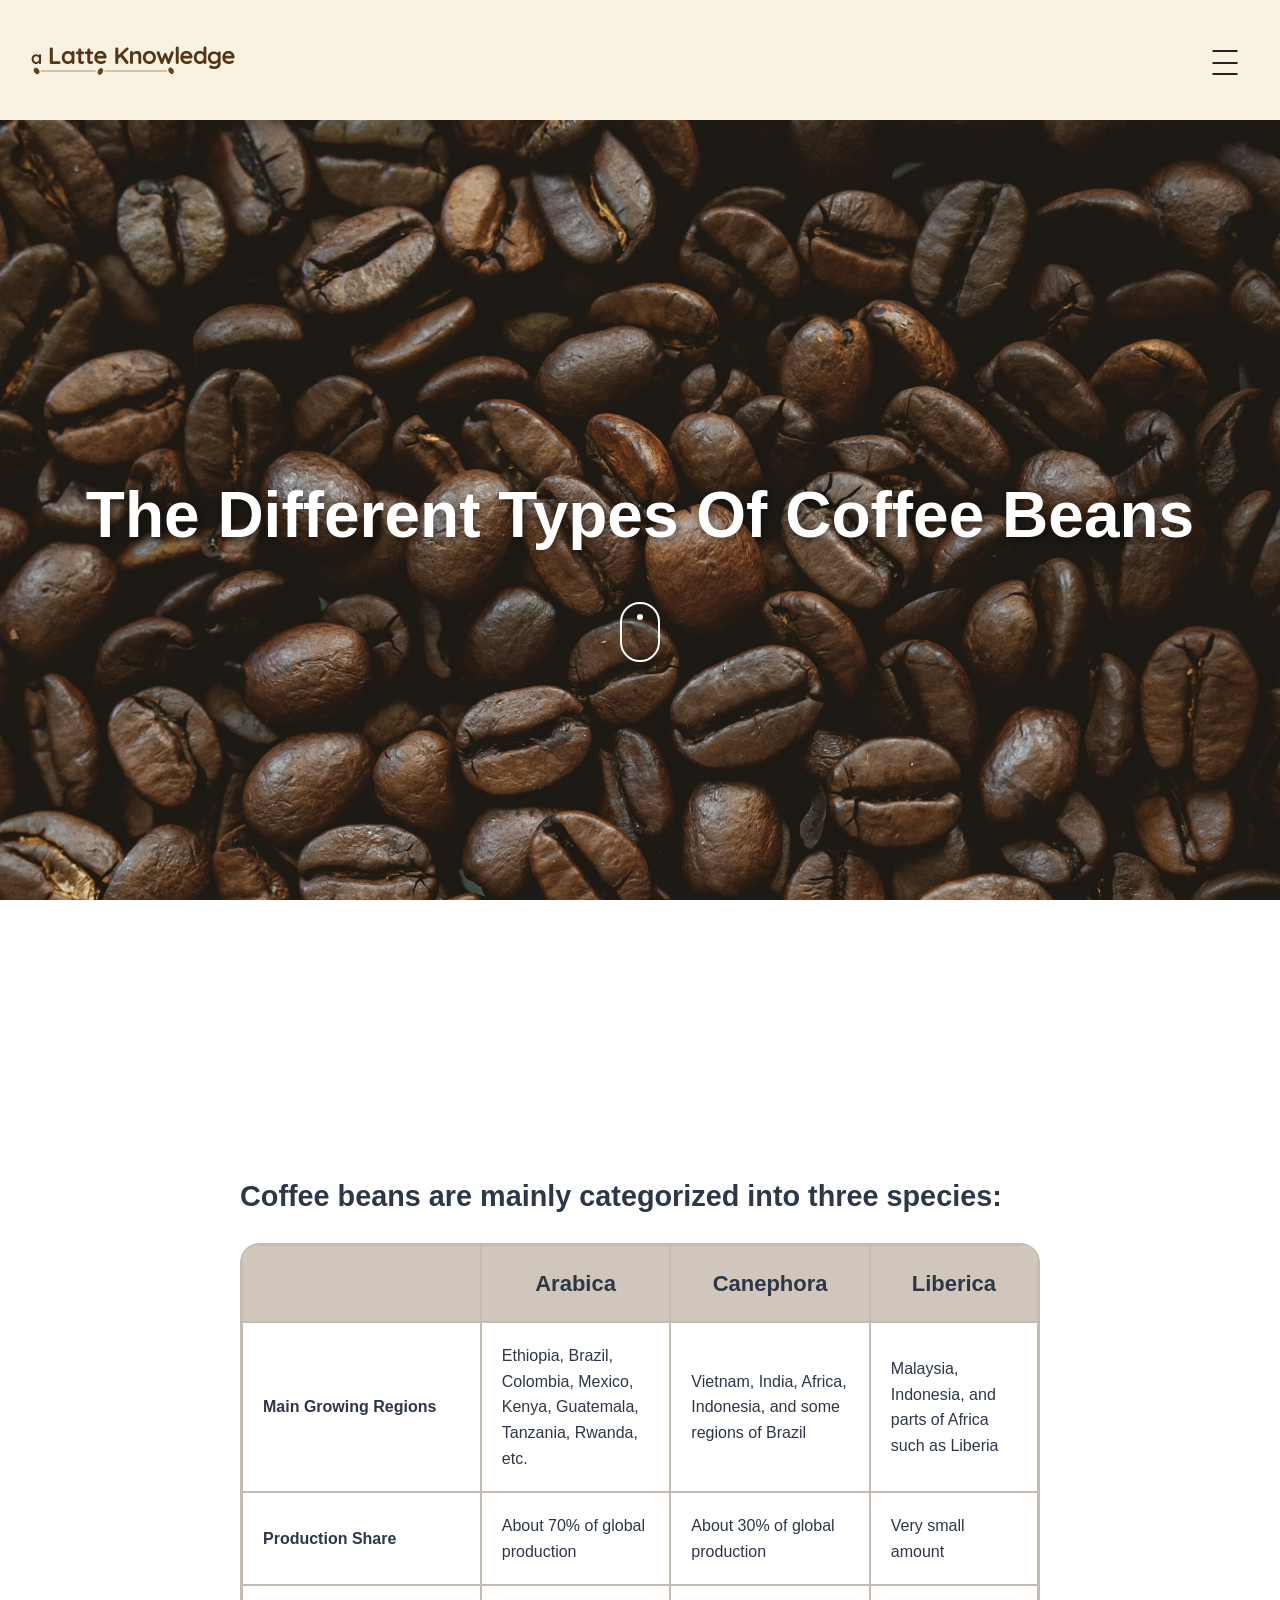
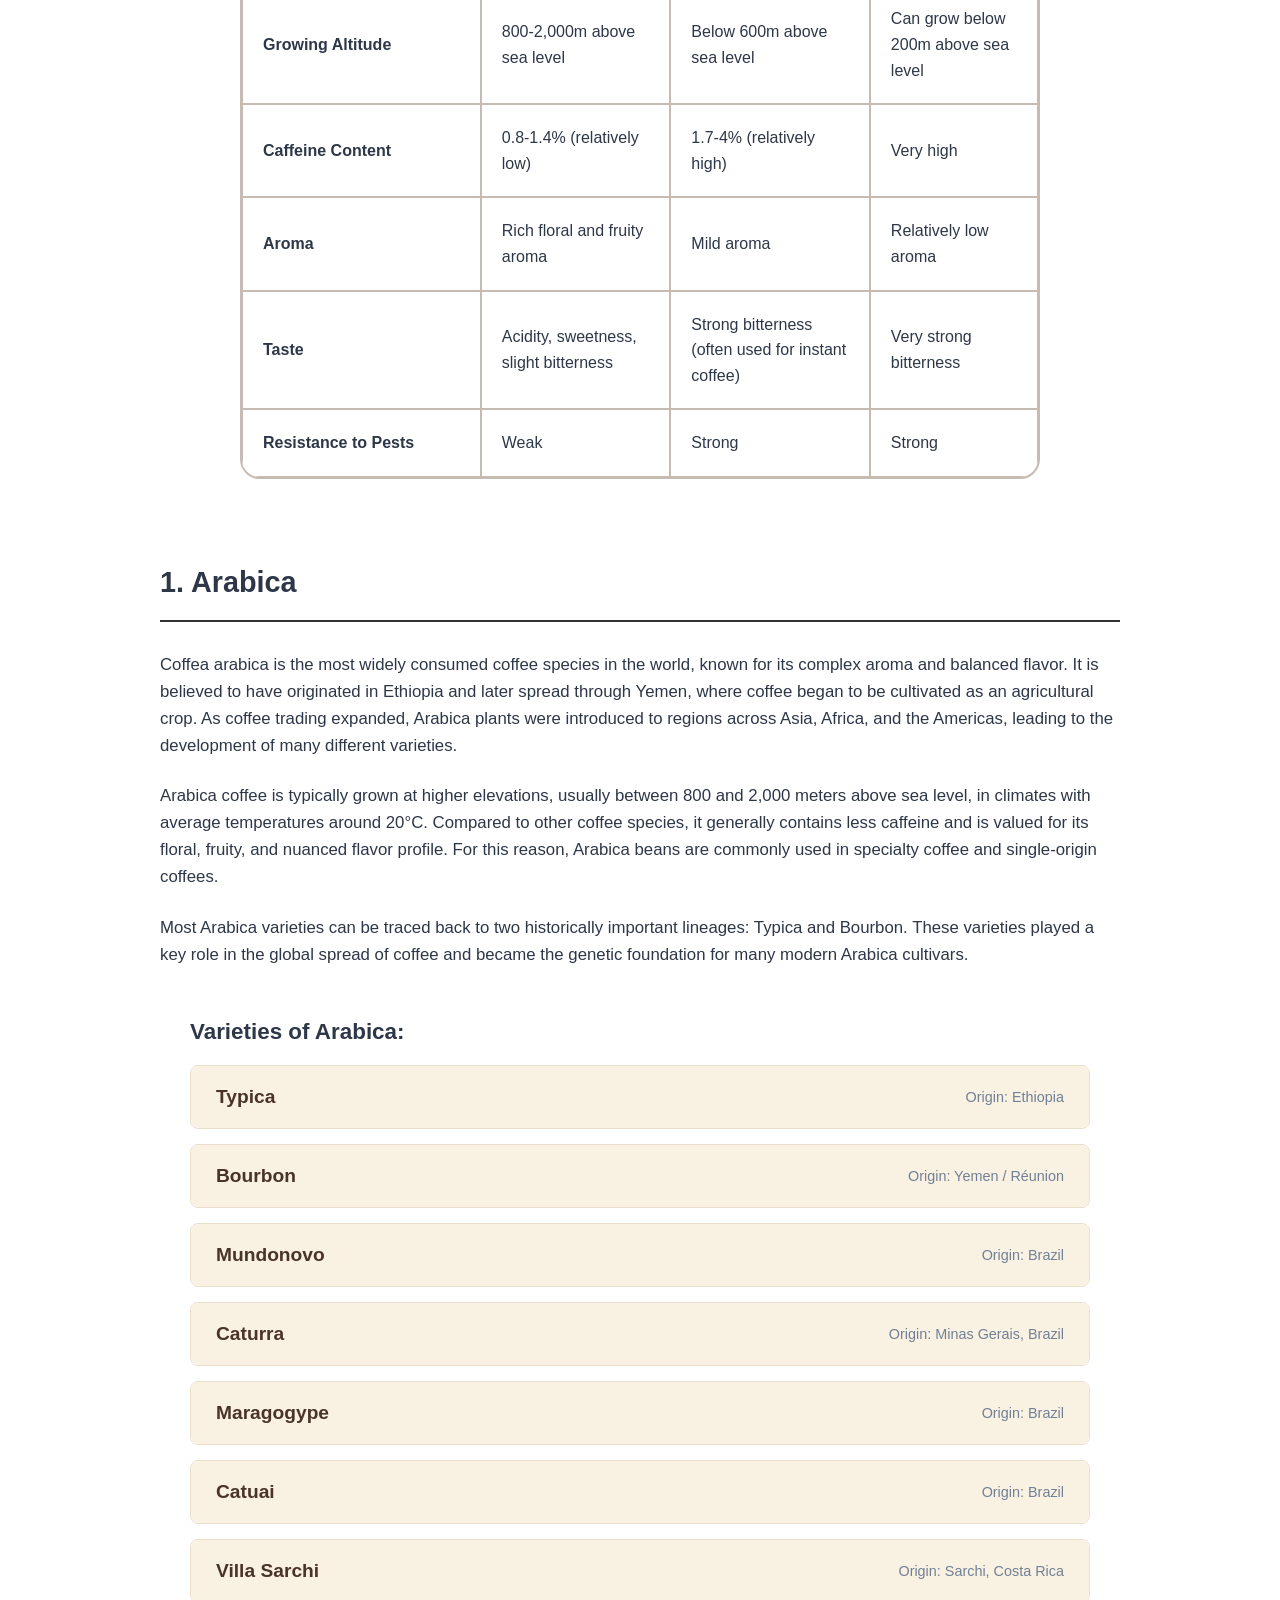
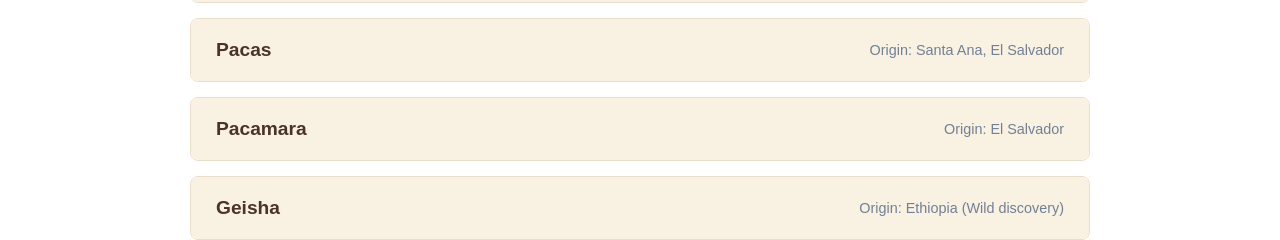
==== html/coffee-bean-types.html @ 59b6405f "Update coffee project structure" ====
<!DOCTYPE html>
<html lang="en">
<head>
    <meta charset="UTF-8">
    <meta name="viewport" content="width=device-width, initial-scale=1.0">
    <title>Coffee Bean Types</title>
    <link rel="stylesheet" href="../css/style.css">
    <link rel="stylesheet" href="../css/coffee-bean-types.css">
</head>
<body>
    <div id="main-header"></div>
    <div class="banner">
        <h1>The Different Types Of Coffee Beans</h1>
        <div class="mouse-container">
            <div class="mouse"></div>
        </div>
    </div>

    <div class="content">

        <div class="comparison-wrapper">
            <h2 class="comparison-title">Coffee beans are mainly categorized into three species:</h2>
            <table class="coffee-table">
                <thead>
                    <tr>
                        <th></th>
                        <th>Arabica</th>
                        <th>Canephora</th>
                        <th>Liberica</th>
                    </tr>
                </thead>
                <tbody>
                    <tr>
                        <td class="feature-name">Main Growing Regions</td>
                        <td>Ethiopia, Brazil, Colombia, Mexico, Kenya, Guatemala, Tanzania, Rwanda, etc.</td>
                        <td>Vietnam, India, Africa, Indonesia, and some regions of Brazil</td>
                        <td>Malaysia, Indonesia, and parts of Africa such as Liberia</td>
                    </tr>
                    <tr>
                        <td class="feature-name">Production Share</td>
                        <td>About 70% of global production</td>
                        <td>About 30% of global production</td>
                        <td>Very small amount</td>
                    </tr>
                    <tr>
                        <td class="feature-name">Growing Altitude</td>
                        <td>800-2,000m above sea level</td>
                        <td>Below 600m above sea level</td>
                        <td>Can grow below 200m above sea level</td>
                    </tr>
                    <tr>
                        <td class="feature-name">Caffeine Content</td>
                        <td>0.8-1.4% (relatively low)</td>
                        <td>1.7-4% (relatively high)</td>
                        <td>Very high</td>
                    </tr>
                    <tr>
                        <td class="feature-name">Aroma</td>
                        <td>Rich floral and fruity aroma</td>
                        <td>Mild aroma</td>
                        <td>Relatively low aroma</td>
                    </tr>
                    <tr>
                        <td class="feature-name">Taste</td>
                        <td>Acidity, sweetness, slight bitterness</td>
                        <td>Strong bitterness (often used for instant coffee)</td>
                        <td>Very strong bitterness</td>
                    </tr>
                    <tr>
                        <td class="feature-name">Resistance to Pests</td>
                        <td>Weak</td>
                        <td>Strong</td>
                        <td>Strong</td>
                    </tr>
                </tbody>
            </table>
        </div>

        <div class="arabica-section">
            <h2>1. Arabica</h2>
            <p class="intro-text">
                Coffea arabica is the most widely consumed coffee species in the world, known for its complex aroma and balanced flavor. It is believed to have originated in Ethiopia and later spread through Yemen, where coffee began to be cultivated as an agricultural crop. As coffee trading expanded, Arabica plants were introduced to regions across Asia, Africa, and the Americas, leading to the development of many different varieties.
            </p>
            <p class="intro-text">
                Arabica coffee is typically grown at higher elevations, usually between 800 and 2,000 meters above sea level, in climates with average temperatures around 20°C. Compared to other coffee species, it generally contains less caffeine and is valued for its floral, fruity, and nuanced flavor profile. For this reason, Arabica beans are commonly used in specialty coffee and single-origin coffees.
            </p>
            <p class="intro-text">
                Most Arabica varieties can be traced back to two historically important lineages: Typica and Bourbon. These varieties played a key role in the global spread of coffee and became the genetic foundation for many modern Arabica cultivars.
            </p>
        </div>
        
        <div class="archive-container">
            <h3 class="archive-title">Varieties of Arabica:</h3>

            <details class="archive-item">
                <summary class="archive-summary">
                    <span class="bean-name">Typica</span>
                    <span class="bean-origin">Origin: Ethiopia</span>
                </summary>
                <div class="archive-content flex-layout">
                    <figure class="bean-figure">
                        <img src="../image/typica.jpg" alt="Typica coffee bean">
                        <figcaption>Typica <br>
                            <small>© World Coffee Research</small>
                        </figcaption>
                    </figure>
                    <div class="bean-info">
                        <p>
                            The ancestral variety of all Arabica coffees. It has a relatively low yield per unit area compared to other varieites, and is susceptible to pests and diseases, but is highly prized for its excellent flavor and clean, bright acidity.
                        </p>
                        <ul>
                            <li><strong>Representative Beans:</strong> Jamaica Blue Mountain, Hawaiian Kona</li>
                            <li><strong>Characteristics:</strong> Elongated bean shape, clear and clean sweetness, delicate flavor profile</li>
                        </ul>
                    </div>
                </div>
            </details>

            <details class="archive-item">
                <summary class="archive-summary">
                    <span class="bean-name">Bourbon</span>
                    <span class="bean-origin">Origin: Yemen / Réunion</span>
                </summary>
                <div class="archive-content">
                    <p>A variety closely related to the original Arabica. It originated in Yemen and later naturally mutated on Réunion Island (formerly called Bourbon Island). In the 18th century, French missionaries helped spread it widely. Bourbon was introduced to Brazil around 1860, where it interbred with other regional Bourbon varieties from Ethiopia and India. Its yield is higher than Typica, but still lower than many modern varieties. Coffee cherries come in various colors, including red, yellow, and orange. Bourbon is known for its full body and complex, wine-like acidity.</p>
                    <ul>
                        <li><strong>Representative Beans:</strong> Yellow Bourbon, Red Bourbon</li>
                        <li><strong>Characteristics: </strong> Rounded bean shape, excellent balance and well-rounded flavor</li>
                    </ul>
                </div>
            </details>

            <details class="archive-item">
                <summary class="archive-summary">
                    <span class="bean-name">Mundonovo</span>
                    <span class="bean-origin">Origin: Brazil</span>
                </summary>
                <div class="archive-content">
                    <p>A natural hybrid of Bourbon and Typica, discovered in Brazil in 1943. Distribution to Brazilian farms began in 1952. The name “Mundo Novo” means “New World” in Portuguese, reflecting the hope for discovering a promising new variety at the time. Mundo Novo has high yields, can be cultivated at altitudes of 1,000-1,200 meters, and is relatively resistant to pests and diseases.</p>
                    <ul>
                        <li><strong>Characteristics: </strong> Rounded bean shape, ordinary flavor, low-toned acidity, excellent sweetness, full-bodied profile</li>
                         <li><strong>Note:</strong> It is widely used as a base for espresso blends and was later crossed with Caturra to create the popular 'Catuai' variety.</li>
                    </ul>
                </div>
                
            </details>

            <details class="archive-item">
                <summary class="archive-summary">
                    <span class="bean-name">Caturra</span>
                    <span class="bean-origin">Origin: Minas Gerais, Brazil</span>
                </summary>
                <div class="archive-content">
                    <p>A natural mutation of the Bourbon variety, discovered on a farm in Minas Gerais, Brazil—a major state responsible for producing over 50% of all Brazilian coffee. Today, it is widely cultivated throughout Central and South America. Caturra is a dwarf variety with a significantly shorter stature than its ancestors, making it much easier for farmers to hand-pick the cherries. It also allows for denser planting, resulting in a high yield per cultivation area.</p>
                    <ul>
                        <li><strong>Characteristics: </strong> The beans are relatively small and dense. The plant produces both red and yellow coffee cherries (Red Caturra and Yellow Caturra). In the cup, it generally offers a bright, vibrant acidity with a light-to-medium body.</li>
                    </ul>
                </div>
            </details>

            <details class="archive-item">
                <summary class="archive-summary">
                    <span class="bean-name">Maragogype</span>
                    <span class="bean-origin">Origin: Brazil</span>
                </summary>
                <div class="archive-content">
                    <p>A natural mutation of Typica discovered in Brazil. Maragogype is famous for its remarkably large bean size, earning it the nickname "Elephant Bean." The beans are nearly twice the size of average coffee varieties.</p>
                    <ul>
                        <li><strong>Characteristics: </strong> Exceptionally large beans and cherries, smooth flavor, and a light-to-medium body.</li>
                    </ul>
                </div>
                
            </details>

            <details class="archive-item">
                <summary class="archive-summary">
                    <span class="bean-name">Catuai</span>
                    <span class="bean-origin">Origin: Brazil</span>
                </summary>
                <div class="archive-content">
                    <p>A hybrid variety created by crossing Caturra and Mundo Novo. The name "Catuai" means "Very Good" in an indigenous Brazilian language (Tupi-Guarani). It combines the dwarf stature of Caturra with the vigor of Mundo Novo, making it highly resistant to strong winds and rain. While highly productive, the tree has a shorter lifespan (about 10 years shorter) than other varieties.</p>
                    <ul>
                        <li><strong>Characteristics: </strong> High yield, resilience to harsh weather, and a clean acidity with a sweet finish.</li>
                    </ul>
                </div>
                
            </details>

            <details class="archive-item">
                <summary class="archive-summary">
                    <span class="bean-name">Villa Sarchi</span>
                    <span class="bean-origin">Origin: Sarchi, Costa Rica</span>
                </summary>
                <div class="archive-content">
                    <p>A natural mutation of Bourbon with a single-gene mutation, discovered in the village of Sarchi, Costa Rica, in the 1960s. The beans are smaller than standard Bourbon. It is known for its high productivity and excellent cup quality, thriving even in high altitudes and strong wind conditions.</p>
                    <ul>
                        <li><strong>Characteristics: </strong> Elegant acidity, medium body, and excellent sweetness.</li>
                    </ul>
                </div>
                
            </details>

            <details class="archive-item">
                <summary class="archive-summary">
                    <span class="bean-name">Pacas</span>
                    <span class="bean-origin">Origin: Santa Ana, El Salvador</span>
                </summary>
                <div class="archive-content">
                    <p>A natural mutation of Bourbon discovered in the Santa Ana region of El Salvador in 1949. Similar to other Bourbon mutations, it has a compact (dwarf) size. It is highly regarded for its bright acidity and consistent body, inheriting the best qualities of the Bourbon lineage.</p>
                    <ul>
                        <li><strong>Characteristics: </strong> Small tree size, vibrant acidity, and good body.</li>
                    </ul>
                </div>
                
            </details>

            <details class="archive-item">
                <summary class="archive-summary">
                    <span class="bean-name">Pacamara</span>
                    <span class="bean-origin">Origin: El Salvador</span>
                </summary>
                <div class="archive-content">
                    <p>A hybrid variety created by crossing Pacas and Maragogype—its name is a combination of the first four letters of each parent. It inherits the large bean and cherry size from Maragogype and the high productivity from Pacas.</p>
                    <ul>
                        <li><strong>Characteristics: </strong> Large bean size, complex flavor profile ranging from floral and fruity to herbal notes, and a creamy body.</li>
                    </ul>
                </div>
                
            </details>
            
            <details class="archive-item">
                <summary class="archive-summary">
                    <span class="bean-name">Geisha</span>
                    <span class="bean-origin">Origin: Ethiopia (Wild discovery)</span>
                </summary>
                <div class="archive-content">
                    <p>First discovered in the wild forests of Ethiopia in the 1930s, Geisha was initially overlooked due to its difficult cultivation process. However, its fate changed forever in 2005 when it appeared at a Best of Panama auction from the Hacienda La Esmeralda farm. It received an unprecedented score of 98 points, selling at a price nearly 100 times higher than commercial coffee at the time. Since then, Geisha has become one of the most prestigious and sought-after varieties in the specialty coffee world.</p>
                    <ul>
                         <li><strong>Flavor Profile: </strong> Celebrated for its extraordinary floral aroma (like jasmine), vibrant citrus acidity, and sweet notes of honey.</li>
                        <li><strong>Characteristics: </strong> It has a distinctively long and slender bean shape. Because it is highly sensitive to its environment, it requires very specific high-altitude conditions to develop its full flavor potential.</li>
                    </ul>
                </div>
                
            </details>
        </div>

    <div id="myModal" class="modal">
        <!-- The Close Button -->
        <span class="close">&times;</span>
        <!-- Modal Content (The Image)-->
        <img class="modal-content" id="img01">
    </div>


    <script>
        fetch('header.html') 
            .then(response => {
                if (!response.ok) throw new Error('Header not found');
                return response.text();
            })
            .then(data => {
                document.getElementById('main-header').innerHTML = data;
            })
            .catch(error => {
                console.error('Error:', error)
            });
    </script>
    <script src="../Javascript/animation.js"></script>
</body>
</html>
---- css/style.css ----
* {
    margin: 0;
    padding: 0;
    box-sizing: border-box;
}

li {list-style: none;}
a {text-decoration: none;}

body {
    font-family: "Helvetica Neue", Helvetica, Arial, sans-serif;
}

/* Header Section */
header {
    position: fixed;
    top: 0;
    left: 0;
    width: 100%;
    height: 120px;
    background: #f9f1e1;
    display: flex;
    align-items: center;
    justify-content: center;
    z-index: 100;
}
.header-container{
    width: 100%;
    height: 100%;
    max-width: 1800px;
    display: flex;
    align-items: center;
    justify-content: space-between;
    padding: 0 30px;
    margin: 0 auto;
}

.logo {
    height: 30px;
    display: inline-block;
    margin: 0;
}
.logo img{
    height: 100%;
    width: auto;
    display: block;
}

/* --- Navigation & Hambuger menu --- */
nav {position: static;}
#nav-toggle{display: none;}
.navicon {
    position: fixed;
    top: 50px;
    right: 30px;
    transform: translate(-50%); /* Adjusts position perfectly to the center */
    width: 25px;
    height: 25px;
    cursor: pointer;
    display: inline-block;
    z-index: 200;
}
/* Middle line of the hambuger icon */
.navicon-bar {
    position: absolute;
    top: 50%;
    left: 0;
    transform: translateY(-50%);
    width: 100%;
    height: 2px;
    background: #222;
    z-index: 100;
}
/* Top and bottom line of the hambuger icon */
.navicon::before,
.navicon::after {
    content: "";
    display: block;
    position: absolute;
    width: 100%;
    height: 2px;
    background: #222;
    transition: all 0.3s;
}
.navicon::before {top: 0;}
.navicon::after {bottom: 0;}
/* Hamburger 'X' Animation (when checkbox is checked */
#nav-toggle:checked + .navicon .navicon-bar {opacity: 0;}
#nav-toggle:checked + .navicon::before {top: 50%; transform: translateY(-50%) rotate(-45deg);}
#nav-toggle:checked + .navicon::after {bottom: auto; top: 50%; transform: translateY(-50%) rotate(45deg);}
/* Dropdown Menu */
.nav-items{
    display: none;
    flex-direction: column;
    align-items: center;
    justify-content: center;
    position: fixed;
    top: 0;
    left: 0;
    width: 100%;
    height: 100vh;
    background: #fff;
    z-index: 99;
}
/* show the dropdown menu when the hidden checkbox is checked */
#nav-toggle:checked ~ .nav-items {
    display: flex;
}
.nav-items li a {
    font-size: 50px;
    padding: 10px 20px;
    color: rgba(0,0,0,0.5);
    display: block;
    position: relative;
    z-index: 2;
}
.nav-items li a::before {
    content: "";
    position: absolute;
    bottom: 0; 
    left: 0;
    width: 100%;
    height: 0; 
    background: rgba(93, 64, 55, 0.5); 
    transition: height 0.3s ease; 
    z-index: 1; 
}
.nav-items li a:hover::before{
    height: 100%;
}


#backToTopBtn{
    display: none;
    position: fixed;
    bottom: 30px;
    right: 30px;
    z-index: 100;
    border: none;
    outline: none;
    background-color: #4a5568;
    color: #fff;
    cursor: pointer;
    width: 50px;
    height: 50px;
    border-radius: 50%;
    font-size: 24px;
    box-shadow: 0 4px 6px rgb(0, 0, 0, 0.1);
    transition: background-color 0.3s ease, opacity 0.3s ease;
    opacity: 0;
}
#backToTopBtn.show{
    display: block;
    opacity: 1;
}
#backToTopBtn:hover{
    background-color: #2d3748;
}
---- css/coffee-bean-types.css ----
* {
    margin: 0;
    padding: 0;
    box-sizing: border-box;
}

li {list-style: none;}
a {text-decoration: none;}

#main-header{
    position: fixed;
    top: 0;
    left: 0;
    width: 100%;
    height: 120px;
    background: #f9f1e1;
    display: flex;
    align-items: center;
    justify-content: center;
    z-index: 100;
}

.banner{
    height: 100vh;
    width: 100%;
    position: sticky;
    top: 0;
    background-image: url('../image/bean.jpg');
    background-size: cover;
    background-attachment: fixed;
    display: flex;
    flex-direction: column;
    align-items: center;
    justify-content: center;
    margin-top: 120px;
}
.banner h1{
    color: #fff;
    font-size: 4rem;
    text-shadow: 2px 2px 10px rgba(0, 0, 0, 0.5);
    text-align: center;
    margin: 0;
}

.mouse-container {
    margin-top: 50px; 
}
.mouse {
    width: 40px;
    height: 60px;
    border: 2px solid white;
    border-radius: 20px;
    position: relative;
}
.mouse::before {
    content: '';
    width: 6px;
    height: 6px;
    position: absolute;
    top: 10px;
    left: 50%;
    transform: translateX(-50%);
    background-color: white; 
    border-radius: 50%;
    animation: wheel 2s infinite;
}
@keyframes wheel {
    0% {
        opacity: 1;
        top: 10px;
    }
    100% {
        opacity: 0;
        top: 30px; 
    }
}

.content{
    height: 1000px;
    background-color: white;
    padding: 100px 50px;
    position: relative;
    z-index: 2;
}

/* === Comparison Table Styles === */
.comparison-wrapper {
    background-color: #fff; 
    max-width: 800px;
    margin: 60px auto 80px auto;
}
.comparison-title {
    text-align: left;
    font-size: 1.8rem;
    font-weight: 700;
    color: #2d3748; 
    margin-bottom: 30px;
}
/* Table layout */
.coffee-table {
    width: 100%;
    border-collapse: separate; 
    border-spacing: 0;
    border-radius: 20px;
    overflow: hidden;
    border: 2px solid #c5bbb0; 
    background-color: #fff;
}
.coffee-table th, 
.coffee-table td {
    border: 1px solid #c5bbb0; 
    padding: 20px;
    color: #2d3748;
    font-size: 16px;
    line-height: 1.6;
}
.coffee-table th {
    background-color: #d0c6bc; 
    font-size: 22px;
    font-weight: 700;
    text-align: center;
}
.coffee-table td.feature-name {
    font-weight: 700;
    background-color: #fff;
    text-align: left;
    width: 30%; /* Keeps the first column a consistent width */
}
@media (max-width: 700px) { /* Mobile responsive adjustments */
    .coffee-table th, 
    .coffee-table td {
        padding: 12px;
        font-size: 14px;
    }
    .coffee-table th {
        font-size: 18px;
    }
}

.arabica-section{
    font-family: 'Helvetica Neue', Arial, Helvetica, sans-serif;
    line-height: 1.6;
    color: #2d3748;
    max-width: 1000px;
    margin: 80px auto 0 auto;
    padding: 0 20px;
}
.arabica-section h2{
    border-bottom: 2px solid #333;
    font-size: 1.8em;
    padding-bottom: 15px;
    margin-bottom: 30px;
}
.intro-text{
    font-size: 1.05em;
    margin-bottom: 24px;
}
/* === Arabica Varieties Archive Section === */
.archive-container {
    max-width: 900px;
    margin: 50px auto;
    font-family: 'Helvetica Neue', Arial, sans-serif;
}
.archive-title {
    font-size: 1.4rem;
    color: #2d3748;
    margin-bottom: 10px;
    padding-bottom: 10px;
}
.archive-item {
    margin-bottom: 15px;
    background-color: #fff;
    border: 1px solid #eaddcc; 
    border-radius: 8px;
}
.archive-summary {
    display: flex;
    justify-content: space-between;
    align-items: center;
    padding: 20px 25px;
    cursor: pointer;
    background-color: #f9f1e1; 
    border-radius: 8px;
    font-size: 1.2rem;
    font-weight: 700;
    color: #4a332a;
    transition: background-color 0.2s ease;
}
.archive-summary:hover {
    background-color: #f5efdf;
}
/* Varieties - text layout inside sumary */
.bean-info{
    flex: 1;
}
.bean-figure{
    flex: 0 0 170px;
    margin: 0;
    text-align: center;
}
.bean-figure img{
    width: 100%;
    height: auto;
    border-radius: 6px;
    margin-bottom: 8px;
    cursor: pointer;
    transition: 0.3s;
}
/* Varieties - caption style */
figcaption {
    font-size: 0.8rem;
    color: #888;
    line-height: 1.2;
}
.bean-name { 
    flex: 1;
}
.bean-origin {
    font-size: 0.9rem;
    font-weight: 400;
    color: #718096;
}
/* Varieties - hidden detailed content section */
.archive-content {
    padding: 30px;
    border-top: 1px solid #eaddcc;
    color: #4a5568;
    line-height: 1.7;
    font-size: 1rem;
    gap: 25px;
}
.archive-content.flex-layout{
    display: flex;
    gap: 30px;
    align-items: flex-start;
}
.archive-content ul {
    margin-top: 15px;
    padding-left: 20px;
}
.archive-content li {
    margin-bottom: 8px;
}

/* Style the Image Used to Trigger the Modal */
#myImg{
    border-radius: 5px;
    cursor: pointer;
    transition: 0.3s;
}
#myimg:hover{opacity: 0.7;}
/* The Modal (background) */
.modal{
    display: none; /* hidden by default */
    position: fixed; /* stay in place */
    z-index: 1; /* sit on top */
    padding-top: 100px;
    left: 0;
    top: 0;
    width: 100%;
    height: 100%;
    overflow: auto; /* enable scroll if needed */
    background-color: rgb(0, 0, 0);
    background-color: rgb(0, 0, 0, 0.9);
}
/* Modal Content (Image) */
.modal-content{
    margin: auto;
    display: block;
    width: 80%;
    max-width: 700px;

    animation-name: zoom;
    animation-duration: 0.6s;
}
/* The Close Button */
.close {
  position: absolute;
  top: 15px;
  right: 35px;
  color: #f1f1f1;
  font-size: 40px;
  font-weight: bold;
  transition: 0.3s;
}
.close:hover,
.close:focus {
  color: #bbb;
  text-decoration: none;
  cursor: pointer;
}
@media only screen and (max-width: 700px){
  .modal-content {
    width: 100%;
  }
}
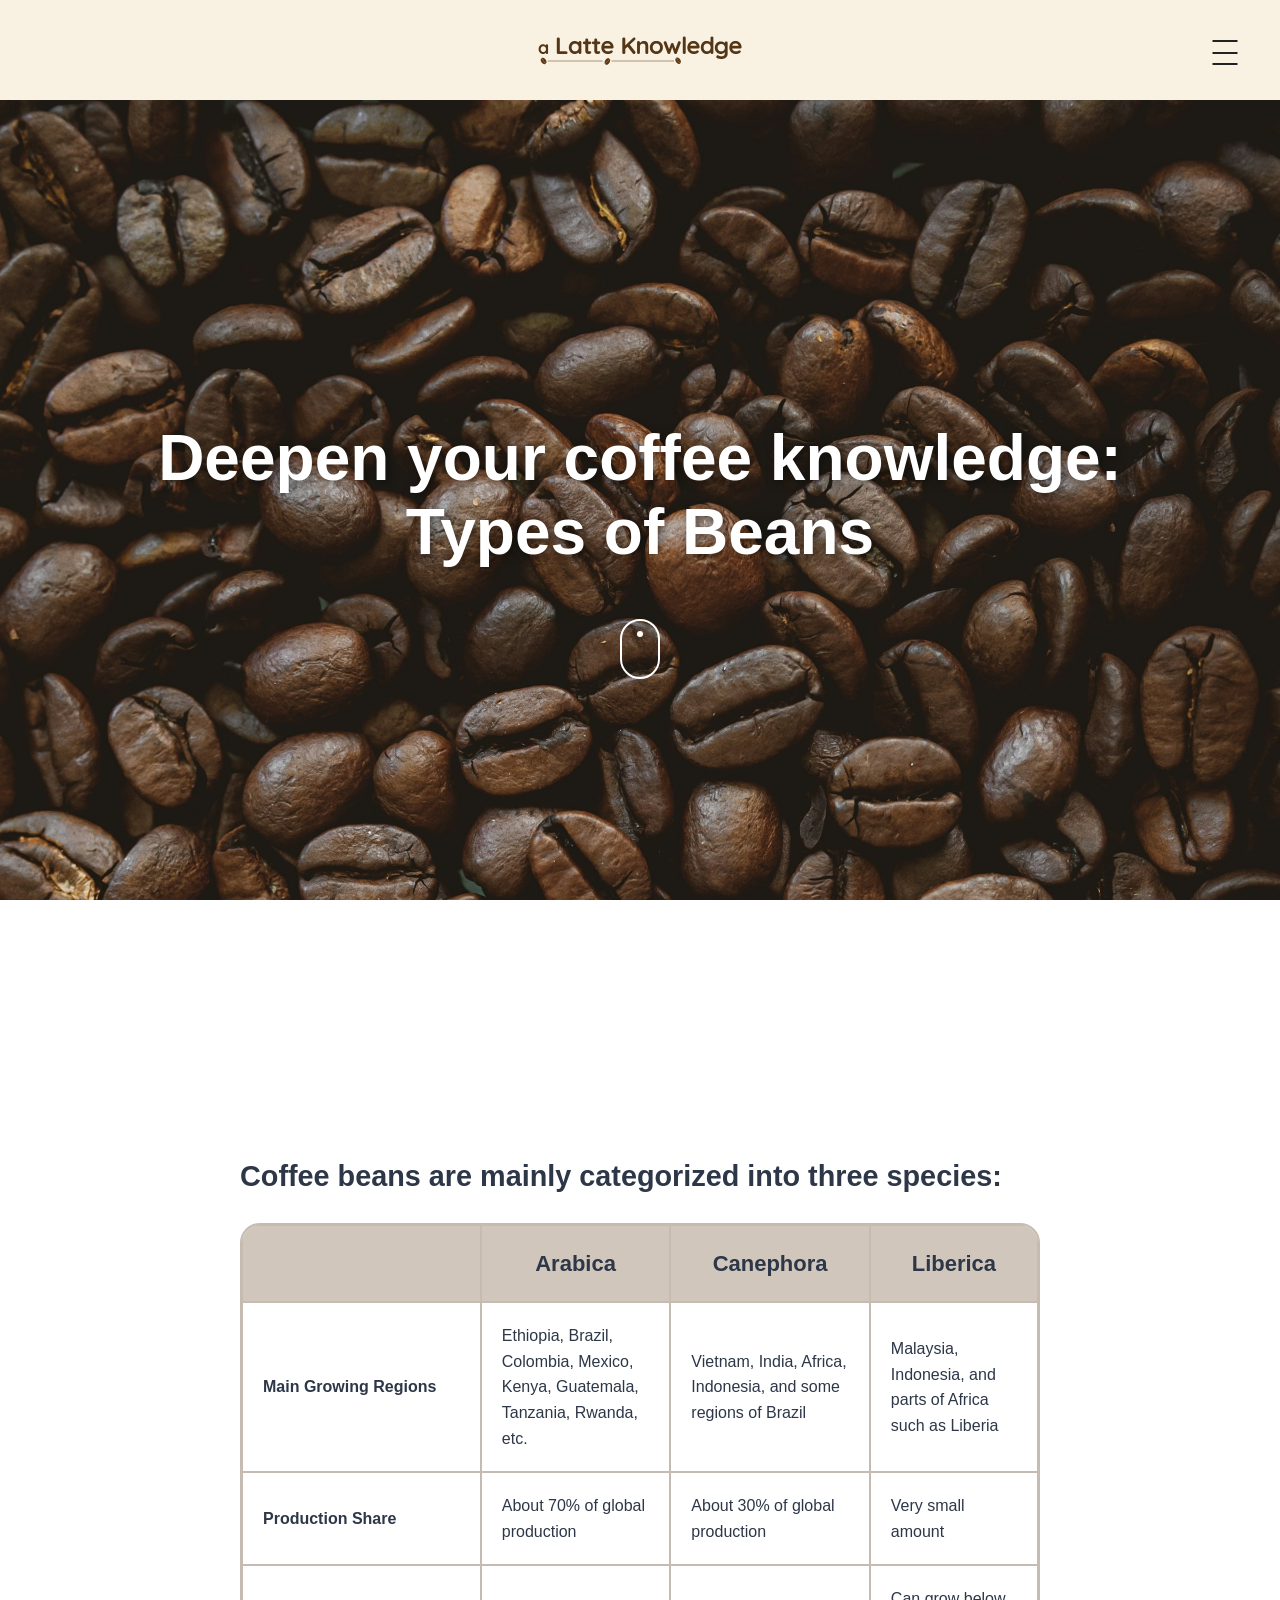
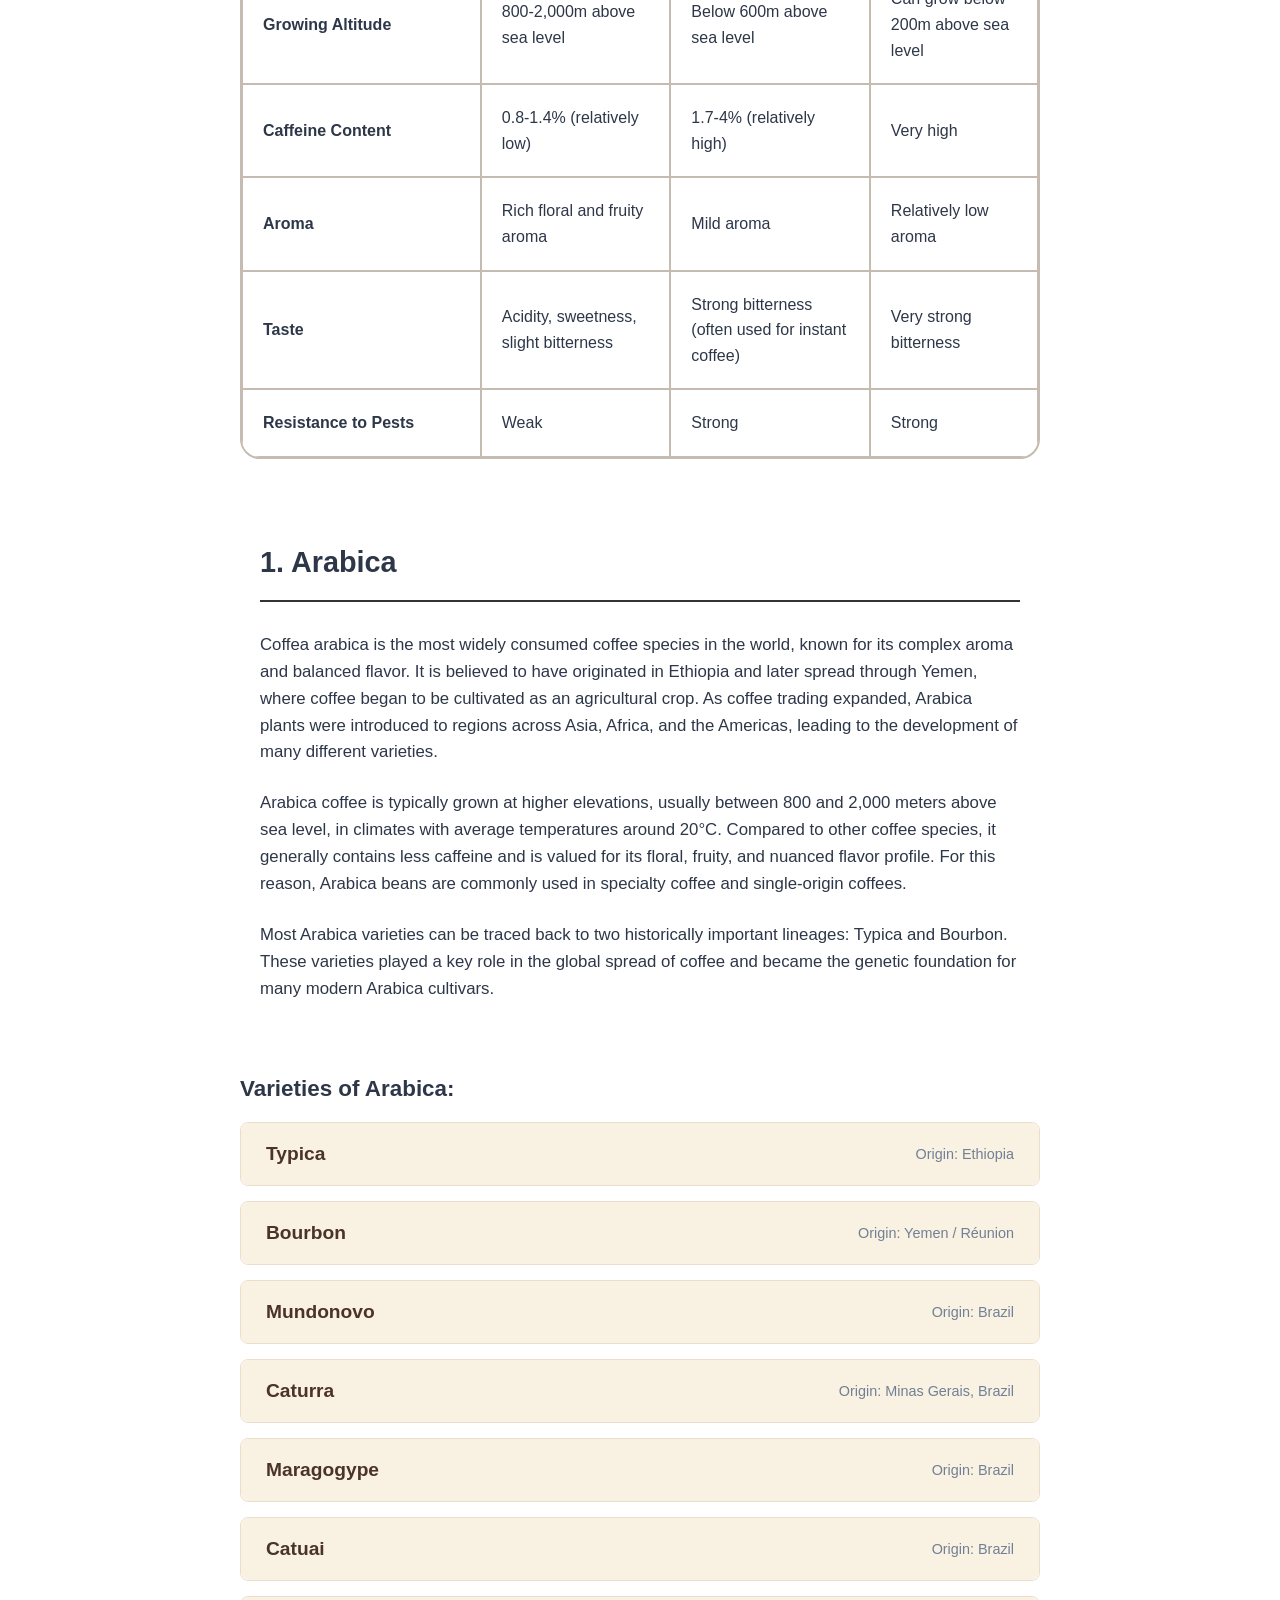
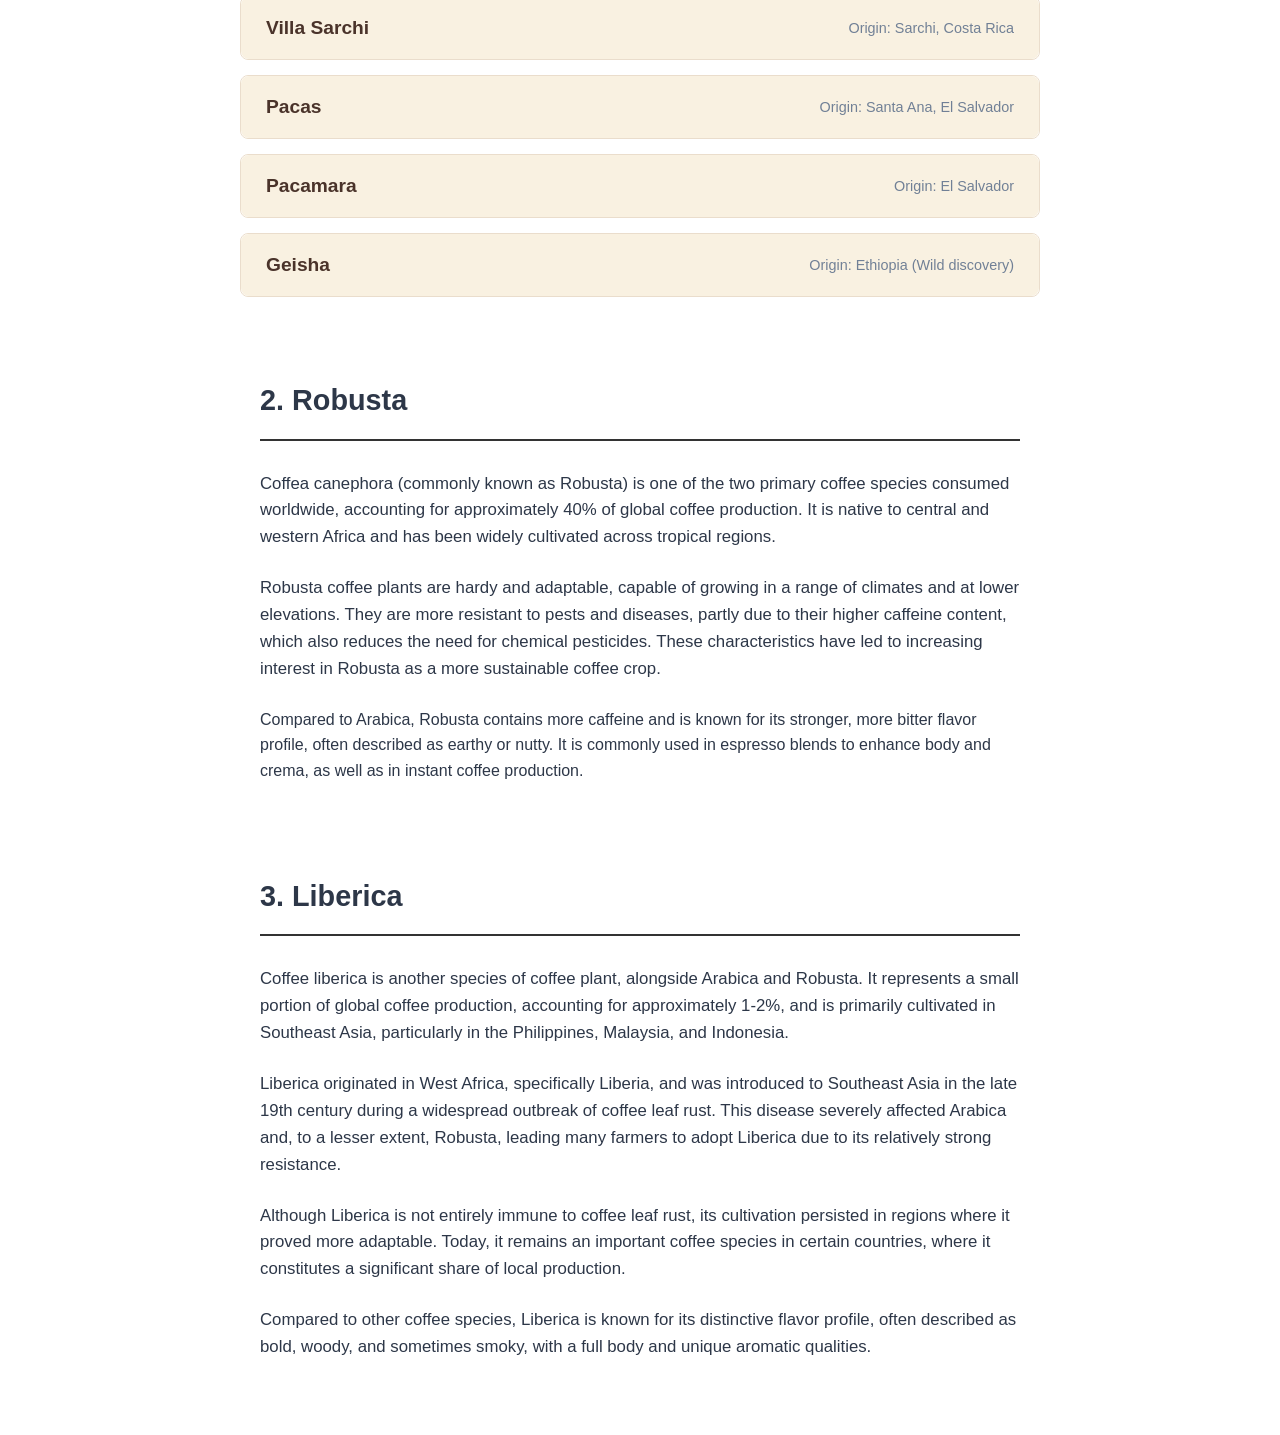
==== commit 1491bc37: "Update code" ====
--- a/html/coffee-bean-types.html
+++ b/html/coffee-bean-types.html
@@ -10,7 +10,8 @@
 <body>
     <div id="main-header"></div>
     <div class="banner">
-        <h1>The Different Types Of Coffee Beans</h1>
+        <h1>Deepen your coffee knowledge:</h1>
+        <h1> Types of Beans</h1>
         <div class="mouse-container">
             <div class="mouse"></div>
         </div>
@@ -76,7 +77,7 @@
             </table>
         </div>
 
-        <div class="arabica-section">
+        <div class="article-section">
             <h2>1. Arabica</h2>
             <p class="intro-text">
                 Coffea arabica is the most widely consumed coffee species in the world, known for its complex aroma and balanced flavor. It is believed to have originated in Ethiopia and later spread through Yemen, where coffee began to be cultivated as an agricultural crop. As coffee trading expanded, Arabica plants were introduced to regions across Asia, Africa, and the Americas, leading to the development of many different varieties.
@@ -97,22 +98,14 @@
                     <span class="bean-name">Typica</span>
                     <span class="bean-origin">Origin: Ethiopia</span>
                 </summary>
-                <div class="archive-content flex-layout">
-                    <figure class="bean-figure">
-                        <img src="../image/typica.jpg" alt="Typica coffee bean">
-                        <figcaption>Typica <br>
-                            <small>© World Coffee Research</small>
-                        </figcaption>
-                    </figure>
-                    <div class="bean-info">
-                        <p>
-                            The ancestral variety of all Arabica coffees. It has a relatively low yield per unit area compared to other varieites, and is susceptible to pests and diseases, but is highly prized for its excellent flavor and clean, bright acidity.
-                        </p>
-                        <ul>
-                            <li><strong>Representative Beans:</strong> Jamaica Blue Mountain, Hawaiian Kona</li>
-                            <li><strong>Characteristics:</strong> Elongated bean shape, clear and clean sweetness, delicate flavor profile</li>
-                        </ul>
-                    </div>
+                <div class="archive-content">
+                    <p>
+                        The ancestral variety of all Arabica coffees. It has a relatively low yield per unit area compared to other varieites, and is susceptible to pests and diseases, but is highly prized for its excellent flavor and clean, bright acidity.
+                    </p>
+                    <ul>
+                        <li><strong>Representative Beans:</strong> Jamaica Blue Mountain, Hawaiian Kona</li>
+                        <li><strong>Characteristics:</strong> Elongated bean shape, clear and clean sweetness, delicate flavor profile</li>
+                    </ul>
                 </div>
             </details>
 
@@ -244,13 +237,34 @@
             </details>
         </div>
 
-    <div id="myModal" class="modal">
-        <!-- The Close Button -->
-        <span class="close">&times;</span>
-        <!-- Modal Content (The Image)-->
-        <img class="modal-content" id="img01">
-    </div>
-
+        <div class="article-section">
+            <h2>2. Robusta</h2>
+            <p class="intro-text">
+                Coffea canephora (commonly known as Robusta) is one of the two primary coffee species consumed worldwide, accounting for approximately 40% of global coffee production. It is native to central and western Africa and has been widely cultivated across tropical regions.
+            </p>
+            <p class="intro-text">
+                Robusta coffee plants are hardy and adaptable, capable of growing in a range of climates and at lower elevations. They are more resistant to pests and diseases, partly due to their higher caffeine content, which also reduces the need for chemical pesticides. These characteristics have led to increasing interest in Robusta as a more sustainable coffee crop.
+            </p>
+            <p>
+                Compared to Arabica, Robusta contains more caffeine and is known for its stronger, more bitter flavor profile, often described as earthy or nutty. It is commonly used in espresso blends to enhance body and crema, as well as in instant coffee production.
+            </p>
+        </div>
+
+        <div class="article-section">
+            <h2>3. Liberica</h2>
+            <p class="intro-text">
+                Coffee liberica is another species of coffee plant, alongside Arabica and Robusta. It represents a small portion of global coffee production, accounting for approximately 1-2%, and is primarily cultivated in Southeast Asia, particularly in the Philippines, Malaysia, and Indonesia.
+            </p>    
+            <p class="intro-text">
+                Liberica originated in West Africa, specifically Liberia, and was introduced to Southeast Asia in the late 19th century during a widespread outbreak of coffee leaf rust. This disease severely affected Arabica and, to a lesser extent, Robusta, leading many farmers to adopt Liberica due to its relatively strong resistance.
+            </p>
+            <p class="intro-text">
+                Although Liberica is not entirely immune to coffee leaf rust, its cultivation persisted in regions where it proved more adaptable. Today, it remains an important coffee species in certain countries, where it constitutes a significant share of local production.
+            </p>
+            <p class="intro-text">
+                Compared to other coffee species, Liberica is known for its distinctive flavor profile, often described as bold, woody, and sometimes smoky, with a full body and unique aromatic qualities.
+            </p>
+        </div>
 
     <script>
         fetch('header.html') 
--- a/css/style.css
+++ b/css/style.css
@@ -17,7 +17,7 @@
     top: 0;
     left: 0;
     width: 100%;
-    height: 120px;
+    height: 100px;
     background: #f9f1e1;
     display: flex;
     align-items: center;
@@ -30,7 +30,7 @@
     max-width: 1800px;
     display: flex;
     align-items: center;
-    justify-content: space-between;
+    justify-content: center;
     padding: 0 30px;
     margin: 0 auto;
 }
@@ -51,7 +51,7 @@
 #nav-toggle{display: none;}
 .navicon {
     position: fixed;
-    top: 50px;
+    top: 40px;
     right: 30px;
     transform: translate(-50%); /* Adjusts position perfectly to the center */
     width: 25px;
--- a/css/coffee-bean-types.css
+++ b/css/coffee-bean-types.css
@@ -12,7 +12,7 @@
     top: 0;
     left: 0;
     width: 100%;
-    height: 120px;
+    height: 100px;
     background: #f9f1e1;
     display: flex;
     align-items: center;
@@ -32,7 +32,7 @@
     flex-direction: column;
     align-items: center;
     justify-content: center;
-    margin-top: 120px;
+    margin-top: 100px;
 }
 .banner h1{
     color: #fff;
@@ -137,15 +137,15 @@
     }
 }
 
-.arabica-section{
+.article-section{
     font-family: 'Helvetica Neue', Arial, Helvetica, sans-serif;
     line-height: 1.6;
     color: #2d3748;
-    max-width: 1000px;
-    margin: 80px auto 0 auto;
-    padding: 0 20px;
-}
-.arabica-section h2{
+    max-width: 800px;
+    margin: 40px auto 0 auto;
+    padding: 0 20px 50px 20px;
+}
+.article-section h2{
     border-bottom: 2px solid #333;
     font-size: 1.8em;
     padding-bottom: 15px;
@@ -157,8 +157,8 @@
 }
 /* === Arabica Varieties Archive Section === */
 .archive-container {
-    max-width: 900px;
-    margin: 50px auto;
+    max-width: 800px;
+    margin: 0 auto 80px auto;
     font-family: 'Helvetica Neue', Arial, sans-serif;
 }
 .archive-title {
@@ -186,32 +186,6 @@
     color: #4a332a;
     transition: background-color 0.2s ease;
 }
-.archive-summary:hover {
-    background-color: #f5efdf;
-}
-/* Varieties - text layout inside sumary */
-.bean-info{
-    flex: 1;
-}
-.bean-figure{
-    flex: 0 0 170px;
-    margin: 0;
-    text-align: center;
-}
-.bean-figure img{
-    width: 100%;
-    height: auto;
-    border-radius: 6px;
-    margin-bottom: 8px;
-    cursor: pointer;
-    transition: 0.3s;
-}
-/* Varieties - caption style */
-figcaption {
-    font-size: 0.8rem;
-    color: #888;
-    line-height: 1.2;
-}
 .bean-name { 
     flex: 1;
 }
@@ -229,11 +203,6 @@
     font-size: 1rem;
     gap: 25px;
 }
-.archive-content.flex-layout{
-    display: flex;
-    gap: 30px;
-    align-items: flex-start;
-}
 .archive-content ul {
     margin-top: 15px;
     padding-left: 20px;
@@ -242,55 +211,3 @@
     margin-bottom: 8px;
 }
 
-/* Style the Image Used to Trigger the Modal */
-#myImg{
-    border-radius: 5px;
-    cursor: pointer;
-    transition: 0.3s;
-}
-#myimg:hover{opacity: 0.7;}
-/* The Modal (background) */
-.modal{
-    display: none; /* hidden by default */
-    position: fixed; /* stay in place */
-    z-index: 1; /* sit on top */
-    padding-top: 100px;
-    left: 0;
-    top: 0;
-    width: 100%;
-    height: 100%;
-    overflow: auto; /* enable scroll if needed */
-    background-color: rgb(0, 0, 0);
-    background-color: rgb(0, 0, 0, 0.9);
-}
-/* Modal Content (Image) */
-.modal-content{
-    margin: auto;
-    display: block;
-    width: 80%;
-    max-width: 700px;
-
-    animation-name: zoom;
-    animation-duration: 0.6s;
-}
-/* The Close Button */
-.close {
-  position: absolute;
-  top: 15px;
-  right: 35px;
-  color: #f1f1f1;
-  font-size: 40px;
-  font-weight: bold;
-  transition: 0.3s;
-}
-.close:hover,
-.close:focus {
-  color: #bbb;
-  text-decoration: none;
-  cursor: pointer;
-}
-@media only screen and (max-width: 700px){
-  .modal-content {
-    width: 100%;
-  }
-}
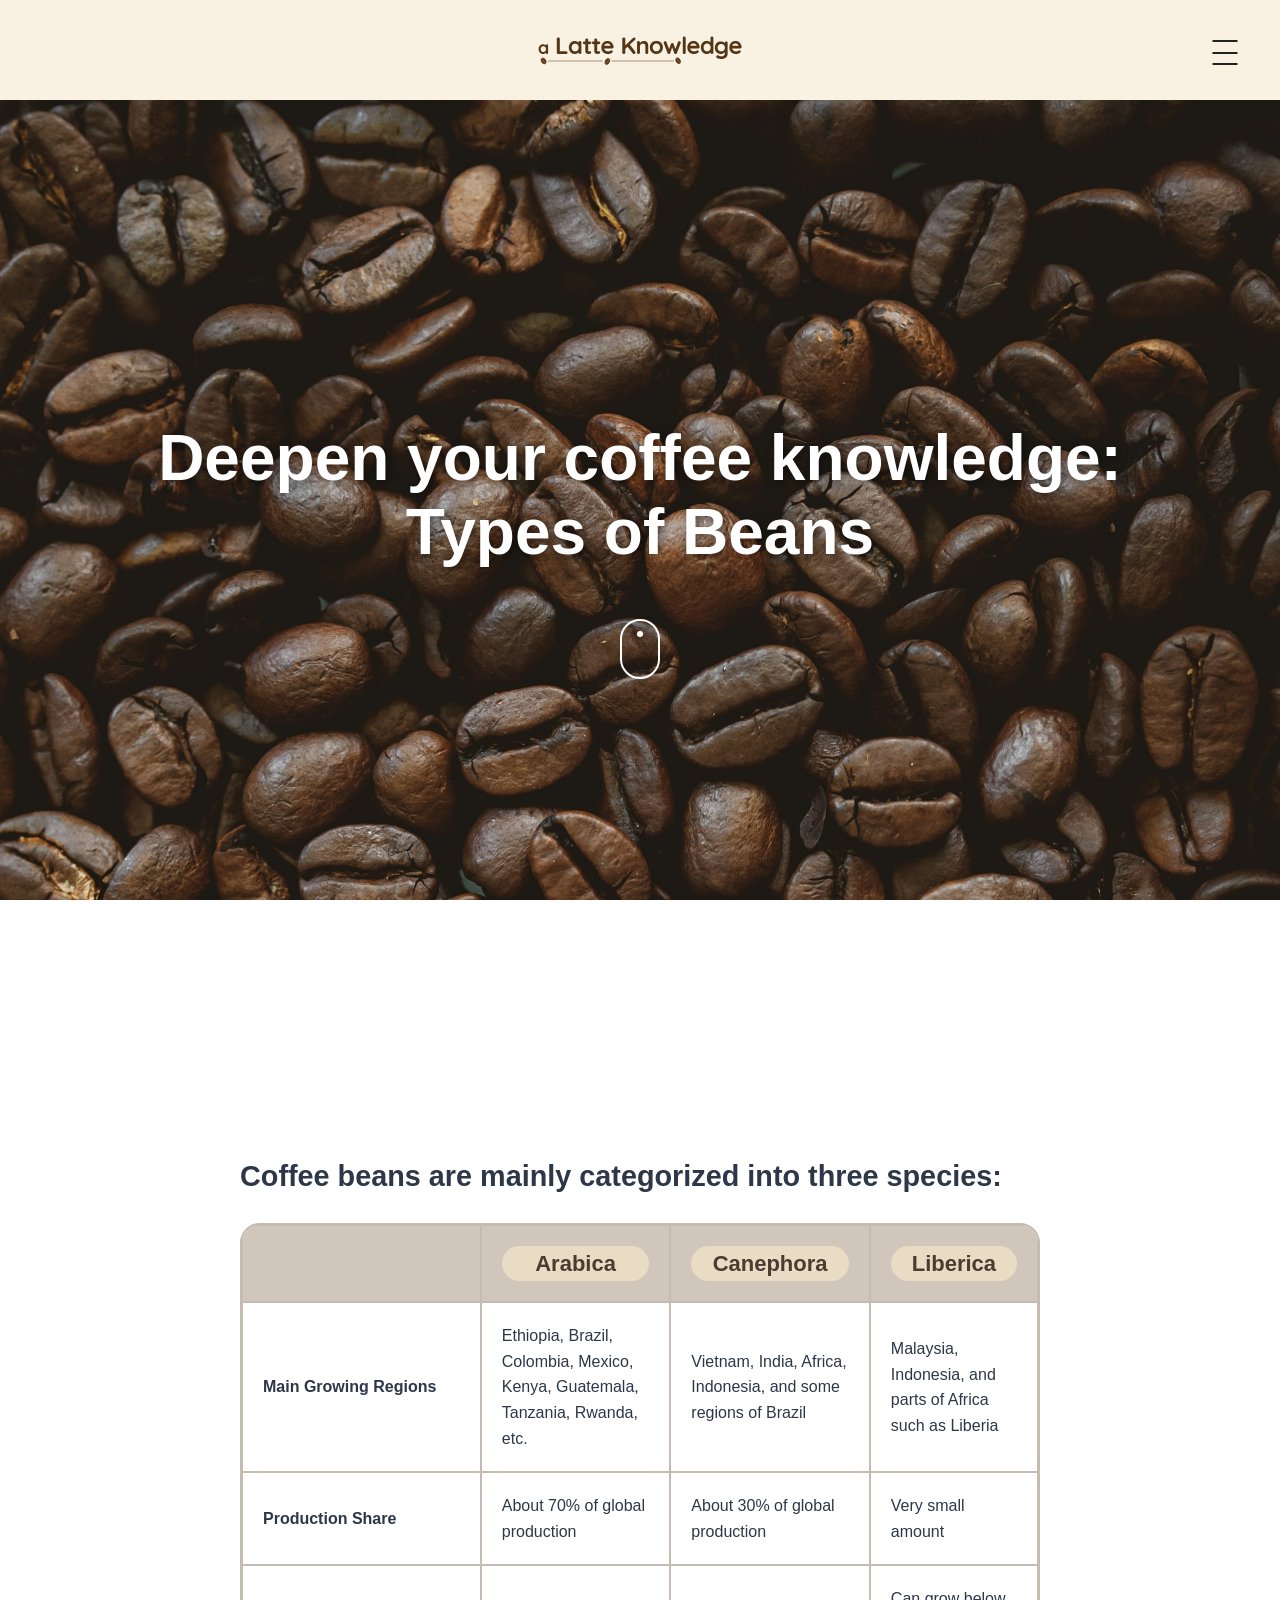
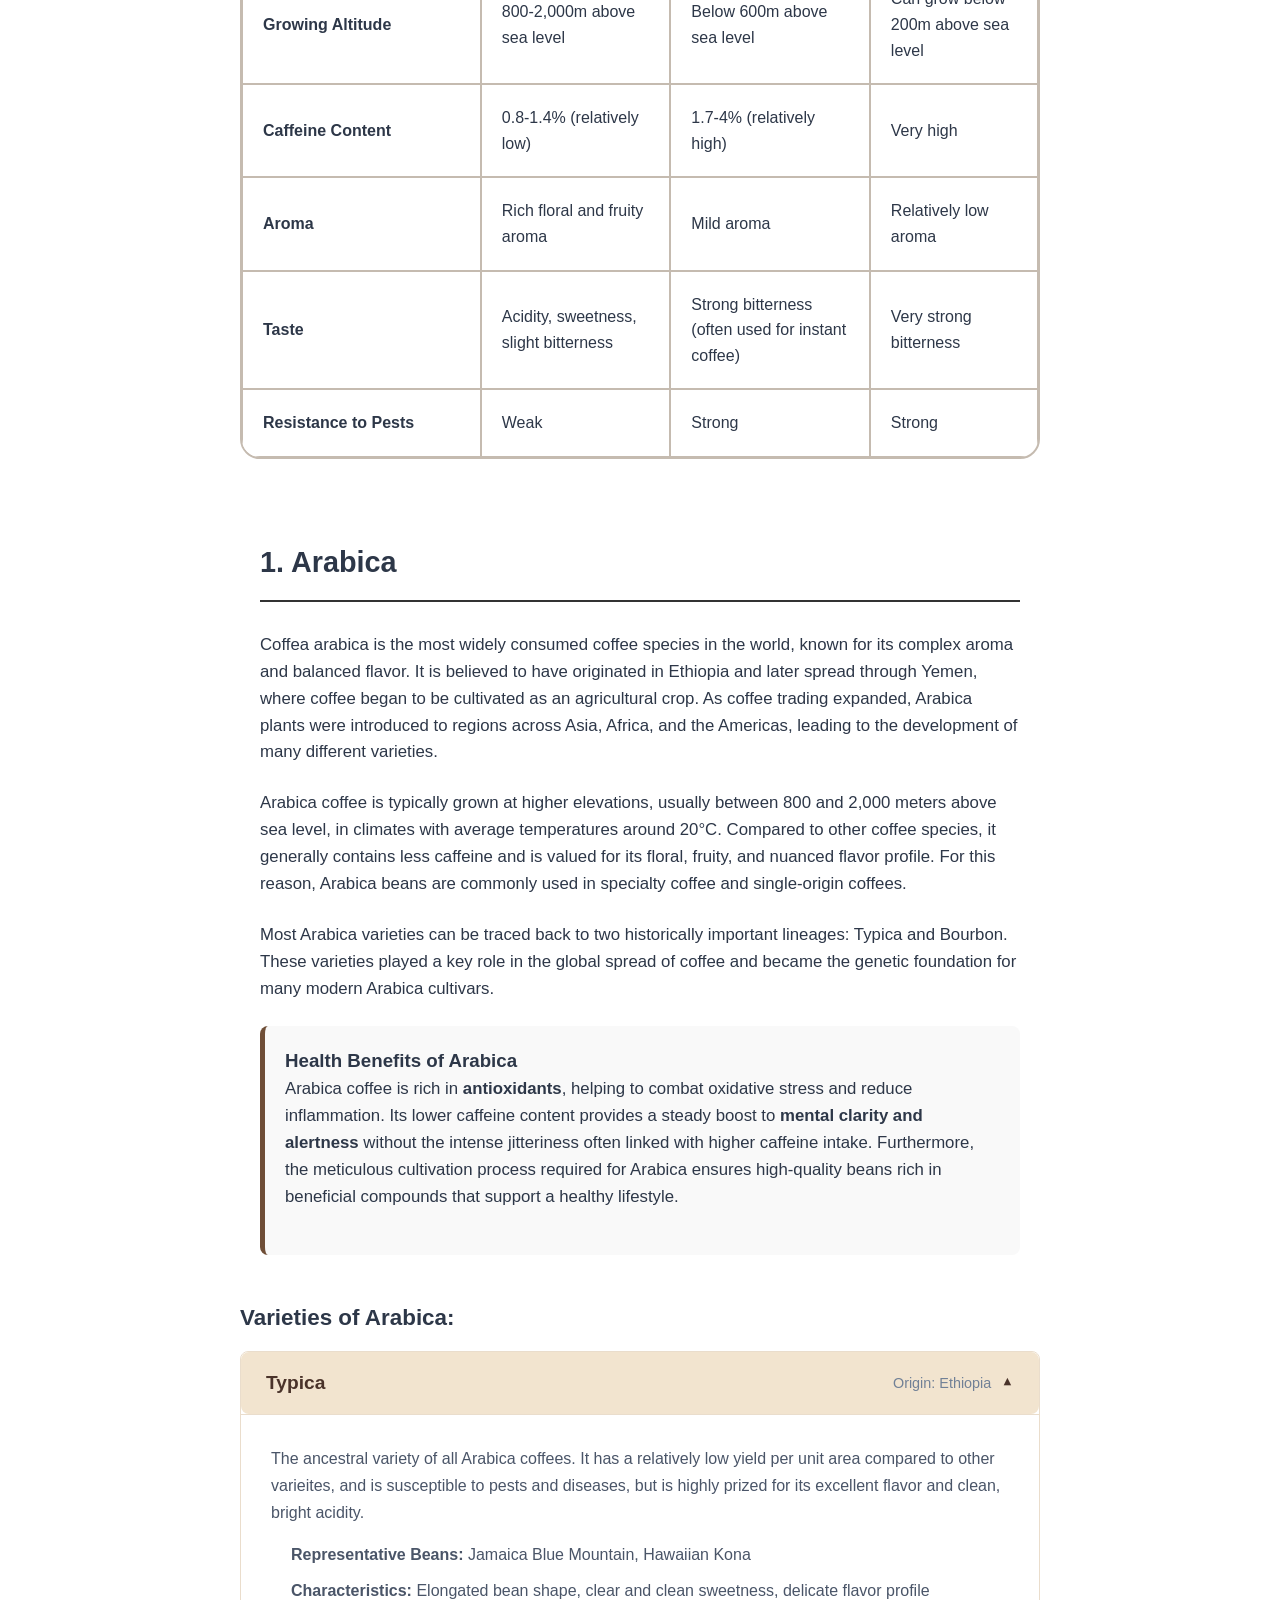
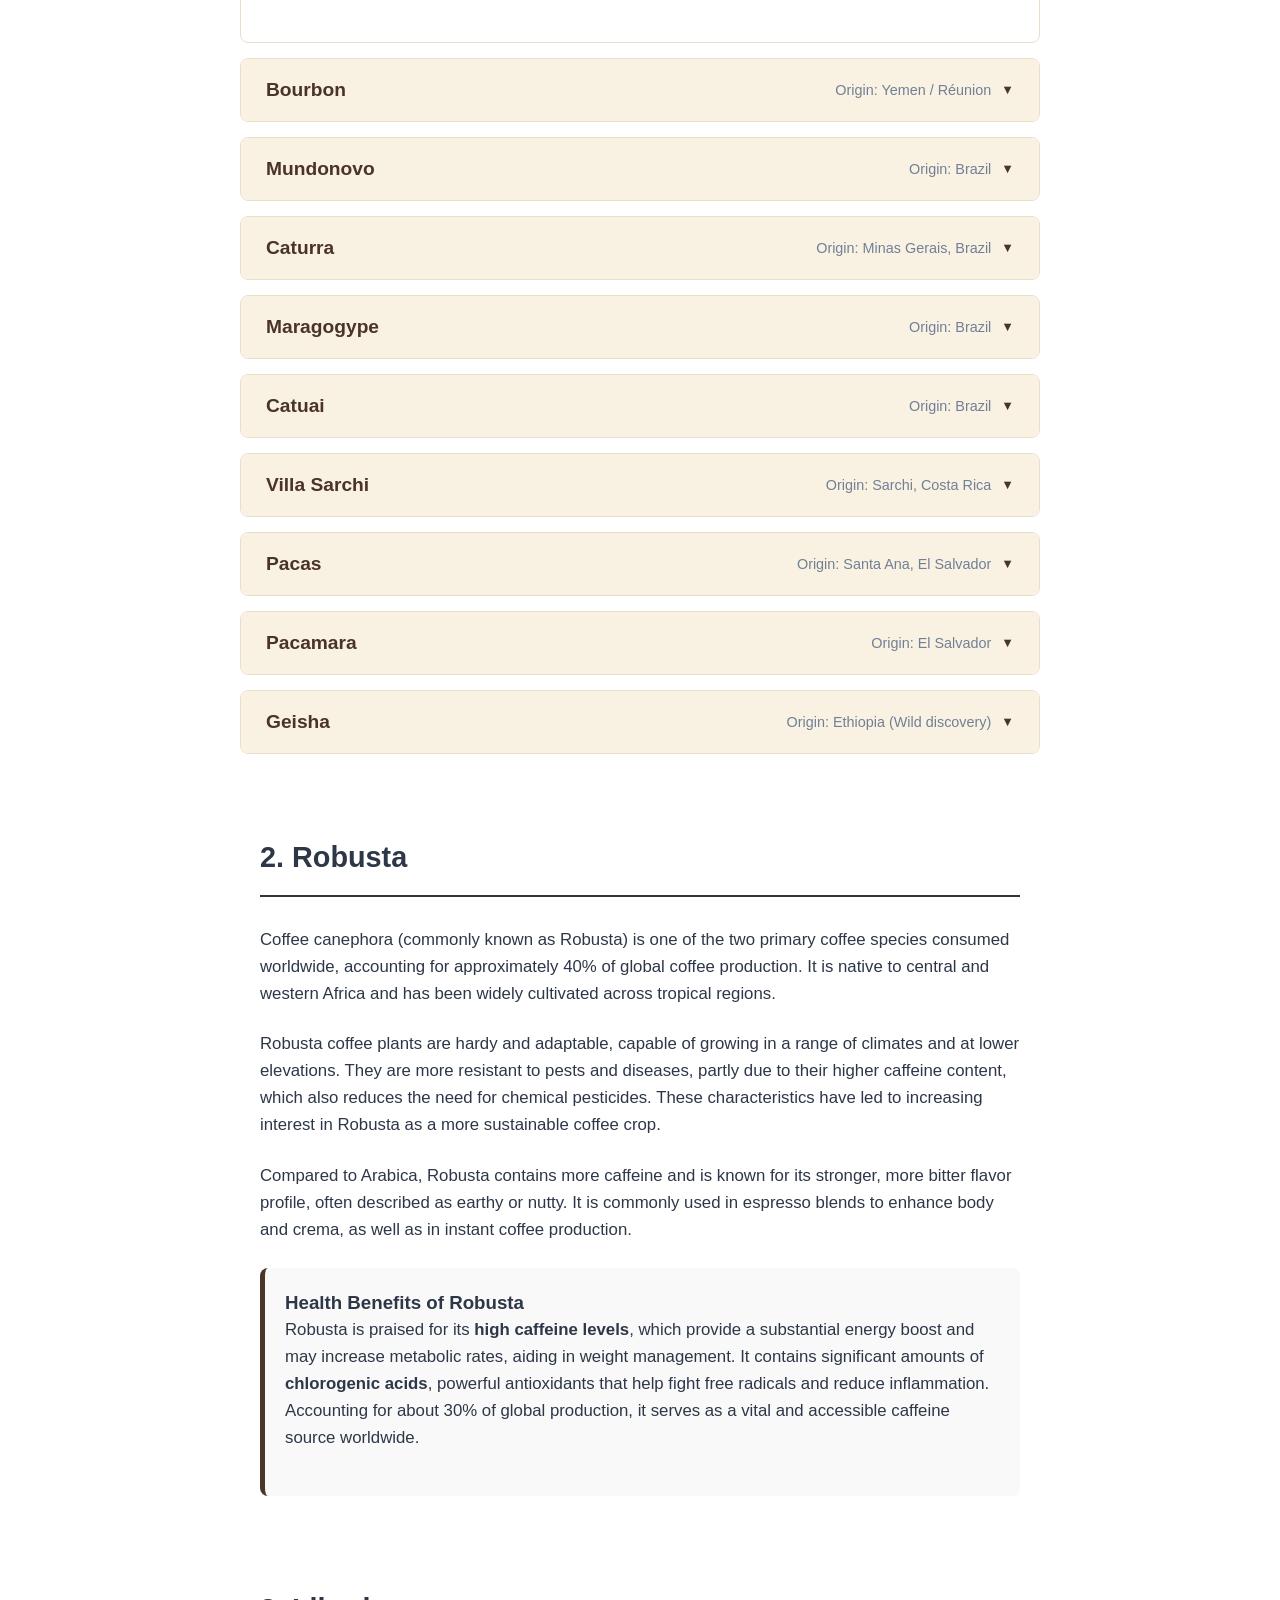
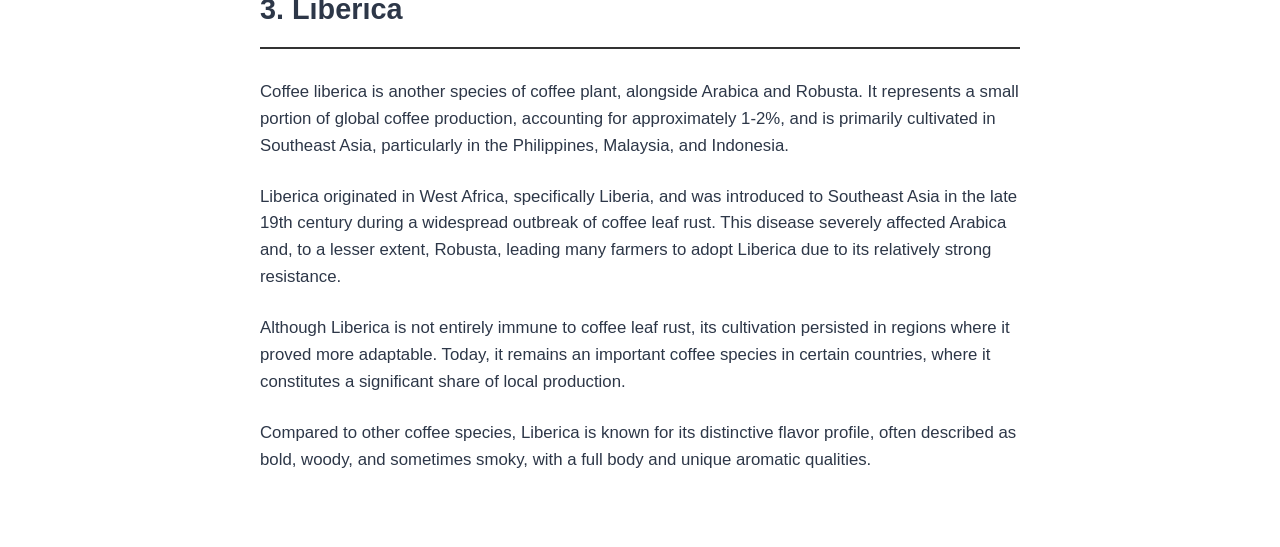
==== commit 58158bc6: "update" ====
--- a/html/coffee-bean-types.html
+++ b/html/coffee-bean-types.html
@@ -25,9 +25,9 @@
                 <thead>
                     <tr>
                         <th></th>
-                        <th>Arabica</th>
-                        <th>Canephora</th>
-                        <th>Liberica</th>
+                        <th><a href="#arabica-section">Arabica</a></th>
+                        <th><a href="#robusta-section">Canephora</a></th> 
+                        <th><a href="#liberica-section">Liberica</a></th>
                     </tr>
                 </thead>
                 <tbody>
@@ -78,22 +78,29 @@
         </div>
 
         <div class="article-section">
-            <h2>1. Arabica</h2>
-            <p class="intro-text">
+            <h2 id="arabica-section">1. Arabica</h2>
+            <p class="detail-text">
                 Coffea arabica is the most widely consumed coffee species in the world, known for its complex aroma and balanced flavor. It is believed to have originated in Ethiopia and later spread through Yemen, where coffee began to be cultivated as an agricultural crop. As coffee trading expanded, Arabica plants were introduced to regions across Asia, Africa, and the Americas, leading to the development of many different varieties.
             </p>
-            <p class="intro-text">
+            <p class="detail-text">
                 Arabica coffee is typically grown at higher elevations, usually between 800 and 2,000 meters above sea level, in climates with average temperatures around 20°C. Compared to other coffee species, it generally contains less caffeine and is valued for its floral, fruity, and nuanced flavor profile. For this reason, Arabica beans are commonly used in specialty coffee and single-origin coffees.
             </p>
-            <p class="intro-text">
+            <p class="detail-text">
                 Most Arabica varieties can be traced back to two historically important lineages: Typica and Bourbon. These varieties played a key role in the global spread of coffee and became the genetic foundation for many modern Arabica cultivars.
             </p>
+
+            <div class="health-benefits-box" style="background-color: #f9f9f9; padding: 20px; border-radius: 8px; margin-top: 20px; border-left: 5px solid #6f4e37;">
+                <h3>Health Benefits of Arabica</h3>
+                <p class="detail-text">
+                    Arabica coffee is rich in <strong>antioxidants</strong>, helping to combat oxidative stress and reduce inflammation. Its lower caffeine content provides a steady boost to <strong>mental clarity and alertness</strong> without the intense jitteriness often linked with higher caffeine intake. Furthermore, the meticulous cultivation process required for Arabica ensures high-quality beans rich in beneficial compounds that support a healthy lifestyle.
+                </p>
+            </div>
         </div>
         
         <div class="archive-container">
             <h3 class="archive-title">Varieties of Arabica:</h3>
 
-            <details class="archive-item">
+            <details class="archive-item" open>
                 <summary class="archive-summary">
                     <span class="bean-name">Typica</span>
                     <span class="bean-origin">Origin: Ethiopia</span>
@@ -238,30 +245,37 @@
         </div>
 
         <div class="article-section">
-            <h2>2. Robusta</h2>
-            <p class="intro-text">
-                Coffea canephora (commonly known as Robusta) is one of the two primary coffee species consumed worldwide, accounting for approximately 40% of global coffee production. It is native to central and western Africa and has been widely cultivated across tropical regions.
-            </p>
-            <p class="intro-text">
+            <h2 id="robusta-section">2. Robusta</h2>
+            <p class="detail-text">
+                Coffee canephora (commonly known as Robusta) is one of the two primary coffee species consumed worldwide, accounting for approximately 40% of global coffee production. It is native to central and western Africa and has been widely cultivated across tropical regions.
+            </p>
+            <p class="detail-text">
                 Robusta coffee plants are hardy and adaptable, capable of growing in a range of climates and at lower elevations. They are more resistant to pests and diseases, partly due to their higher caffeine content, which also reduces the need for chemical pesticides. These characteristics have led to increasing interest in Robusta as a more sustainable coffee crop.
             </p>
-            <p>
+            <p class="detail-text">
                 Compared to Arabica, Robusta contains more caffeine and is known for its stronger, more bitter flavor profile, often described as earthy or nutty. It is commonly used in espresso blends to enhance body and crema, as well as in instant coffee production.
             </p>
+
+            <div class="health-benefits-box" style="background-color: #f9f9f9; padding: 20px; border-radius: 8px; margin-top: 20px; border-left: 5px solid #4a3728;">
+                <h3>Health Benefits of Robusta</h3>
+                <p class="detail-text">
+                    Robusta is praised for its <strong>high caffeine levels</strong>, which provide a substantial energy boost and may increase metabolic rates, aiding in weight management. It contains significant amounts of <strong>chlorogenic acids</strong>, powerful antioxidants that help fight free radicals and reduce inflammation. Accounting for about 30% of global production, it serves as a vital and accessible caffeine source worldwide.
+                </p>
+            </div>
         </div>
 
         <div class="article-section">
-            <h2>3. Liberica</h2>
-            <p class="intro-text">
+            <h2 id="liberica-section">3. Liberica</h2>
+            <p class="detail-text">
                 Coffee liberica is another species of coffee plant, alongside Arabica and Robusta. It represents a small portion of global coffee production, accounting for approximately 1-2%, and is primarily cultivated in Southeast Asia, particularly in the Philippines, Malaysia, and Indonesia.
             </p>    
-            <p class="intro-text">
+            <p class="detail-text">
                 Liberica originated in West Africa, specifically Liberia, and was introduced to Southeast Asia in the late 19th century during a widespread outbreak of coffee leaf rust. This disease severely affected Arabica and, to a lesser extent, Robusta, leading many farmers to adopt Liberica due to its relatively strong resistance.
             </p>
-            <p class="intro-text">
+            <p class="detail-text">
                 Although Liberica is not entirely immune to coffee leaf rust, its cultivation persisted in regions where it proved more adaptable. Today, it remains an important coffee species in certain countries, where it constitutes a significant share of local production.
             </p>
-            <p class="intro-text">
+            <p class="detail-text">
                 Compared to other coffee species, Liberica is known for its distinctive flavor profile, often described as bold, woody, and sometimes smoky, with a full body and unique aromatic qualities.
             </p>
         </div>
--- a/css/coffee-bean-types.css
+++ b/css/coffee-bean-types.css
@@ -126,15 +126,21 @@
     text-align: left;
     width: 30%; /* Keeps the first column a consistent width */
 }
-@media (max-width: 700px) { /* Mobile responsive adjustments */
-    .coffee-table th, 
-    .coffee-table td {
-        padding: 12px;
-        font-size: 14px;
-    }
-    .coffee-table th {
-        font-size: 18px;
-    }
+
+table.coffee-table th a {
+    color: #4A3C31;
+    background-color: #E8DCC4;
+    border-radius: 25px;
+    text-decoration: none; 
+    cursor: pointer; 
+    display: block; 
+}
+table.coffee-table th a:hover {
+    color: #fff; 
+    background-color: #6f4e37;
+}
+html {
+    scroll-behavior: smooth;
 }
 
 .article-section{
@@ -151,10 +157,11 @@
     padding-bottom: 15px;
     margin-bottom: 30px;
 }
-.intro-text{
+.detail-text{
     font-size: 1.05em;
     margin-bottom: 24px;
 }
+
 /* === Arabica Varieties Archive Section === */
 .archive-container {
     max-width: 800px;
@@ -186,6 +193,18 @@
     color: #4a332a;
     transition: background-color 0.2s ease;
 }
+.archive-summary::after {
+    content: '▼'; 
+    font-size: 0.8rem;
+    margin-left: 10px;
+    transition: transform 0.3s ease;
+}
+.archive-item[open] .archive-summary::after {
+    transform: rotate(180deg);
+}
+.archive-item[open] .archive-summary {
+    background-color: #f2e4cf; 
+}
 .bean-name { 
     flex: 1;
 }
@@ -194,6 +213,7 @@
     font-weight: 400;
     color: #718096;
 }
+
 /* Varieties - hidden detailed content section */
 .archive-content {
     padding: 30px;
@@ -211,3 +231,14 @@
     margin-bottom: 8px;
 }
 
+@media (max-width: 700px) { /* Mobile responsive adjustments */
+    .coffee-table th, 
+    .coffee-table td {
+        padding: 12px;
+        font-size: 14px;
+    }
+    .coffee-table th {
+        font-size: 18px;
+    }
+}
+
